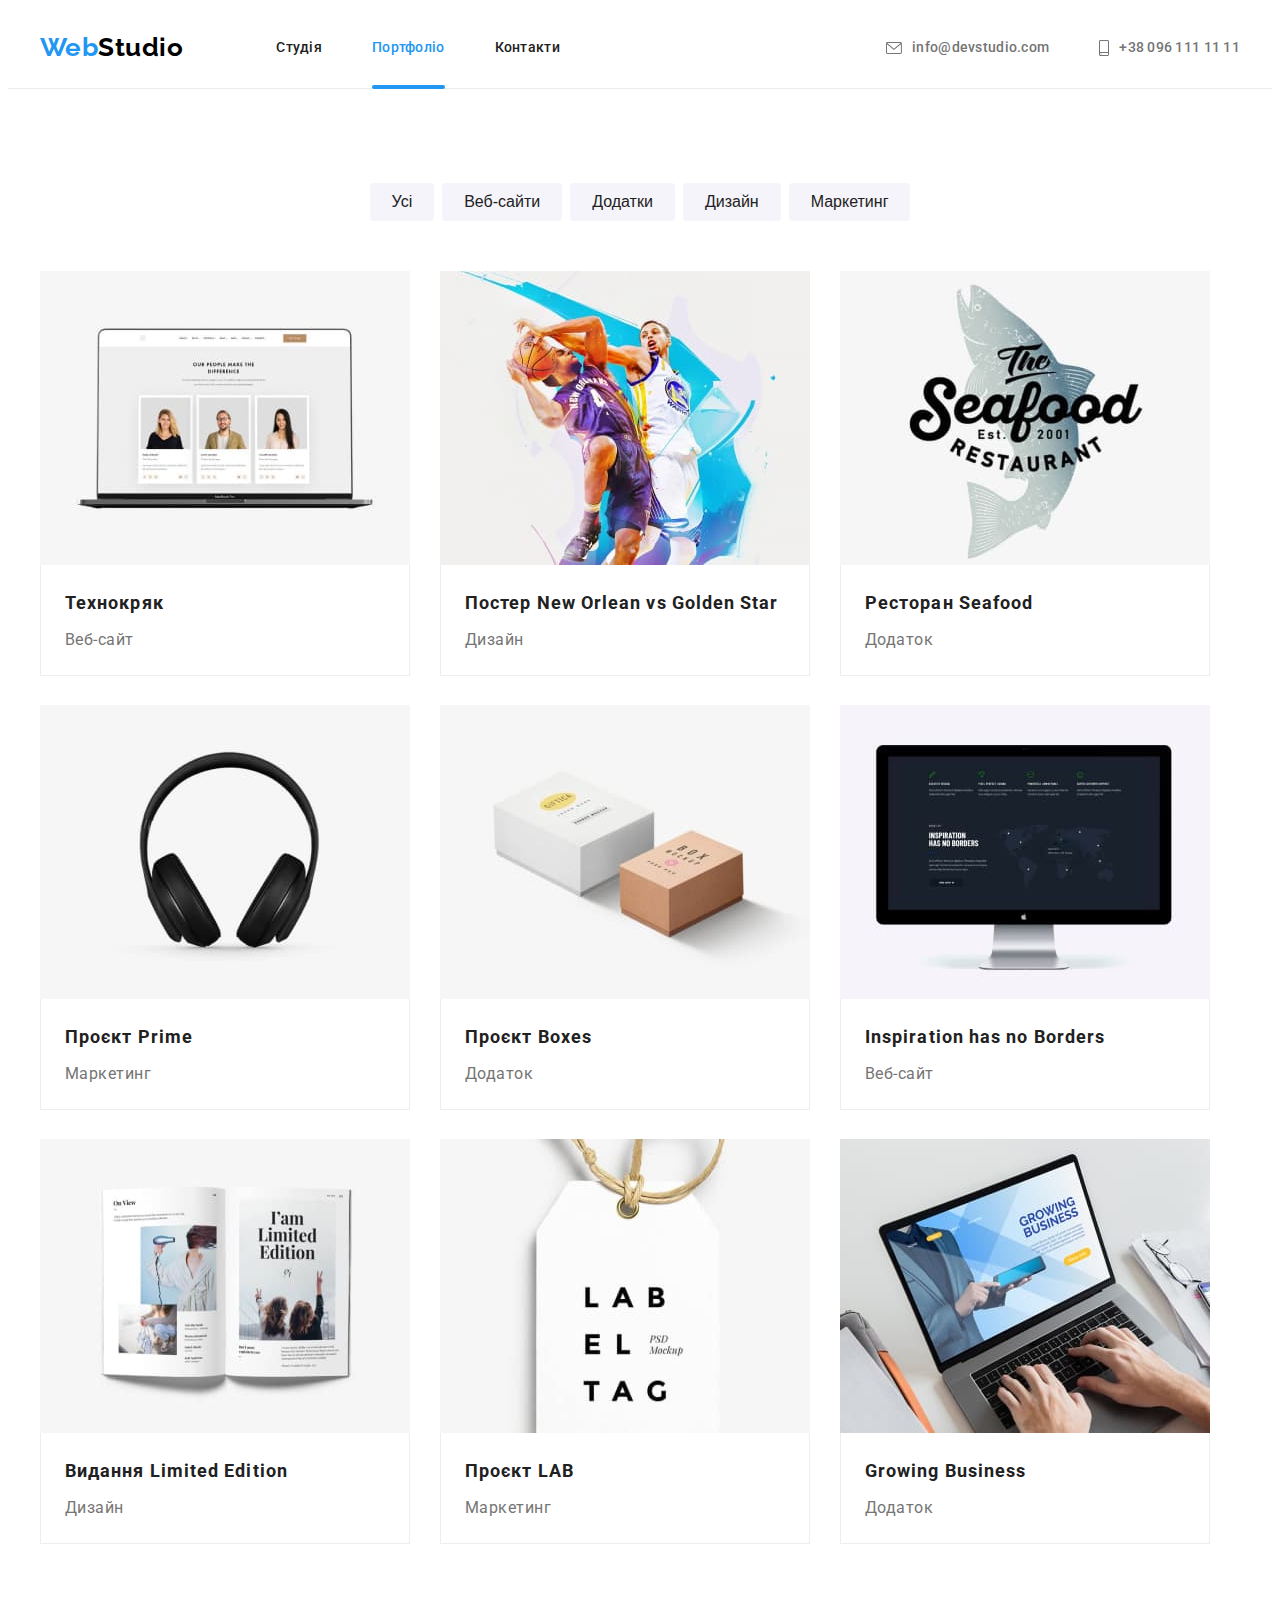
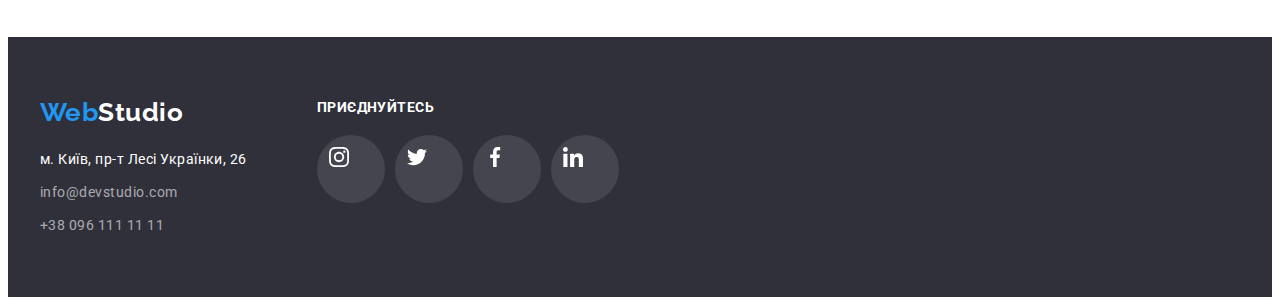
==== portfolio.html @ f266f707 "Copy previous files and add modal form" ====
<!DOCTYPE html>
<html lang="uk">
  <head>
    <meta charset="utf-8" />
    <meta http-equiv="x-ua-compatible" content="ie=edge" />
    <meta name="viewport" content="width=device-width, initial-scale=1.0" />
    <title>Портфоліо</title>
    <link
      rel="stylesheet"
      href="https://cdnjs.cloudflare.com/ajax/libs/modern-normalize/1.1.0/modern-normalize.min.css"
      integrity="sha512-wpPYUAdjBVSE4KJnH1VR1HeZfpl1ub8YT/NKx4PuQ5NmX2tKuGu6U/JRp5y+Y8XG2tV+wKQpNHVUX03MfMFn9Q=="
      crossorigin="anonymous"
      referrerpolicy="no-referrer"
    />
    <link rel="stylesheet" href="./css/styles.css" />
    <link rel="preconnect" href="https://fonts.googleapis.com" />
    <link rel="preconnect" href="https://fonts.gstatic.com" crossorigin />
    <link
      href="https://fonts.googleapis.com/css2?family=Raleway:wght@700&family=Roboto:wght@400;500;700;900&display=swap"
      rel="stylesheet"
    />
  </head>
  <body>
    <header class="page-header">
      <div class="container nav-container">
        <nav class="main-nav">
          <a href="./index.html" class="header-logo link"><span class="accent">Web</span>Studio</a>
          <ul class="list nav-list">
            <li class="item"><a href="./index.html" class="nav-link link">Студія</a></li>
            <li class="item">
              <a href="./portfolio.html" class="nav-link link current">Портфоліо</a>
            </li>
            <li class="item"><a href="" class="nav-link link">Контакти</a></li>
          </ul>
        </nav>
        <ul class="list contact-list">
          <li class="item">
            <a href="mailto:info@devstudio.com" class="nav-link link">
              <svg class="nav-icon" width="16" height="12">
                <use href="./images/symbol-defs.svg#email-icon"></use>
              </svg>
              info@devstudio.com
            </a>
          </li>
          <li class="item">
            <a href="tel:+380961111111" class="nav-link link">
              <svg class="nav-icon" width="10" height="16">
                <use href="./images/symbol-defs.svg#tel-icon"></use>
              </svg>
              +38 096 111 11 11</a
            >
          </li>
        </ul>
      </div>
    </header>

    <main>
      <!-- Portfolio -->
      <section class="portfolio section">
        <div class="container">
          <h1 class="visually-hidden">Портфоліо</h1>
          <ul class="list filter-list">
            <li class="item"><button type="button" class="filter-btn">Усі</button></li>
            <li class="item"><button type="button" class="filter-btn">Веб-сайти</button></li>
            <li class="item"><button type="button" class="filter-btn">Додатки</button></li>
            <li class="item"><button type="button" class="filter-btn">Дизайн</button></li>
            <li class="item"><button type="button" class="filter-btn">Маркетинг</button></li>
          </ul>
          <ul class="list portfolio-list">
            <li class="card">
              <a href="" class="link">
                <div class="portfolio-wrap">
                  <img
                    class="portfolio-image"
                    src="./images/img-portfolio-1.jpg"
                    alt="Сторінка сайту Технокряк"
                    width="370"
                    height="294"
                  />
                  <p class="portfolio-descr">
                    Ресурс пропонує комплексні пропозиції з різним рівнем функціоналу та сервісів.
                    Все це дозволить відвідувачу отримати вичерпні відомості про компанію чи
                    приватну особу.
                  </p>
                </div>
                <div class="card-text">
                  <h2 class="portfolio-title">Технокряк</h2>
                  <p class="portfolio-text">Веб-сайт</p>
                </div>
              </a>
            </li>
            <li class="card">
              <a href="" class="link">
                <div class="portfolio-wrap">
                  <img
                    class="portfolio-image"
                    src="./images/img-portfolio-2.jpg"
                    alt="Сторінка сайту Технокряк"
                    width="370"
                    height="294"
                  />
                  <p class="portfolio-descr">
                    Ресурс пропонує комплексні пропозиції з різним рівнем функціоналу та сервісів.
                    Все це дозволить відвідувачу отримати вичерпні відомості про компанію чи
                    приватну особу.
                  </p>
                </div>
                <div class="card-text">
                  <h2 class="portfolio-title">
                    Постер <span lang="en">New Orlean vs Golden Star</span>
                  </h2>
                  <p class="portfolio-text">Дизайн</p>
                </div>
              </a>
            </li>
            <li class="card">
              <a href="" class="link">
                <div class="portfolio-wrap">
                  <img
                    class="portfolio-image"
                    src="./images/img-portfolio-3.jpg"
                    alt="Сторінка сайту Технокряк"
                    width="370"
                    height="294"
                  />
                  <p class="portfolio-descr">
                    Ресурс пропонує комплексні пропозиції з різним рівнем функціоналу та сервісів.
                    Все це дозволить відвідувачу отримати вичерпні відомості про компанію чи
                    приватну особу.
                  </p>
                </div>
                <div class="card-text">
                  <h2 class="portfolio-title">Ресторан <span lang="en">Seafood</span></h2>
                  <p class="portfolio-text">Додаток</p>
                </div>
              </a>
            </li>
            <li class="card">
              <a href="" class="link">
                <div class="portfolio-wrap">
                  <img
                    class="portfolio-image"
                    src="./images/img-portfolio-4.jpg"
                    alt="Сторінка сайту Технокряк"
                    width="370"
                    height="294"
                  />
                  <p class="portfolio-descr">
                    Ресурс пропонує комплексні пропозиції з різним рівнем функціоналу та сервісів.
                    Все це дозволить відвідувачу отримати вичерпні відомості про компанію чи
                    приватну особу.
                  </p>
                </div>
                <div class="card-text">
                  <h2 class="portfolio-title">Проєкт <span lang="en">Prime</span></h2>
                  <p class="portfolio-text">Маркетинг</p>
                </div>
              </a>
            </li>
            <li class="card">
              <a href="" class="link">
                <div class="portfolio-wrap">
                  <img
                    class="portfolio-image"
                    src="./images/img-portfolio-5.jpg"
                    alt="Сторінка сайту Технокряк"
                    width="370"
                    height="294"
                  />
                  <p class="portfolio-descr">
                    Ресурс пропонує комплексні пропозиції з різним рівнем функціоналу та сервісів.
                    Все це дозволить відвідувачу отримати вичерпні відомості про компанію чи
                    приватну особу.
                  </p>
                </div>
                <div class="card-text">
                  <h2 class="portfolio-title">Проєкт <span lang="en">Boxes</span></h2>
                  <p class="portfolio-text">Додаток</p>
                </div>
              </a>
            </li>
            <li class="card">
              <a href="" class="link">
                <div class="portfolio-wrap">
                  <img
                    class="portfolio-image"
                    src="./images/img-portfolio-6.jpg"
                    alt="Сторінка сайту Технокряк"
                    width="370"
                    height="294"
                  />
                  <p class="portfolio-descr">
                    Ресурс пропонує комплексні пропозиції з різним рівнем функціоналу та сервісів.
                    Все це дозволить відвідувачу отримати вичерпні відомості про компанію чи
                    приватну особу.
                  </p>
                </div>
                <div class="card-text">
                  <h2 lang="en" class="portfolio-title">Inspiration has no Borders</h2>
                  <p class="portfolio-text">Веб-сайт</p>
                </div>
              </a>
            </li>
            <li class="card">
              <a href="" class="link">
                <div class="portfolio-wrap">
                  <img
                    class="portfolio-image"
                    src="./images/img-portfolio-7.jpg"
                    alt="Сторінка сайту Технокряк"
                    width="370"
                    height="294"
                  />
                  <p class="portfolio-descr">
                    Ресурс пропонує комплексні пропозиції з різним рівнем функціоналу та сервісів.
                    Все це дозволить відвідувачу отримати вичерпні відомості про компанію чи
                    приватну особу.
                  </p>
                </div>
                <div class="card-text">
                  <h2 class="portfolio-title">Видання <span lang="en">Limited Edition</span></h2>
                  <p class="portfolio-text">Дизайн</p>
                </div>
              </a>
            </li>
            <li class="card">
              <a href="" class="link">
                <div class="portfolio-wrap">
                  <img
                    class="portfolio-image"
                    src="./images/img-portfolio-8.jpg"
                    alt="Сторінка сайту Технокряк"
                    width="370"
                    height="294"
                  />
                  <p class="portfolio-descr">
                    Ресурс пропонує комплексні пропозиції з різним рівнем функціоналу та сервісів.
                    Все це дозволить відвідувачу отримати вичерпні відомості про компанію чи
                    приватну особу.
                  </p>
                </div>
                <div class="card-text">
                  <h2 class="portfolio-title">Проєкт <span lang="en">LAB</span></h2>
                  <p class="portfolio-text">Маркетинг</p>
                </div>
              </a>
            </li>
            <li class="card">
              <a href="" class="link">
                <div class="portfolio-wrap">
                  <img
                    class="portfolio-image"
                    src="./images/img-portfolio-9.jpg"
                    alt="Сторінка сайту Технокряк"
                    width="370"
                    height="294"
                  />
                  <p class="portfolio-descr">
                    Ресурс пропонує комплексні пропозиції з різним рівнем функціоналу та сервісів.
                    Все це дозволить відвідувачу отримати вичерпні відомості про компанію чи
                    приватну особу.
                  </p>
                </div>
                <div class="card-text">
                  <h2 lang="en" class="portfolio-title">Growing Business</h2>
                  <p class="portfolio-text">Додаток</p>
                </div>
              </a>
            </li>
          </ul>
        </div>
      </section>
    </main>
    <!-- Footer -->
    <footer class="footer">
      <div class="container">
        <div class="adress-container">
          <a href="./index.html" class="footer-logo link"><span class="accent">Web</span>Studio</a>
          <address class="address-list">
            <ul class="list">
              <li class="item">
                <a
                  href="https://goo.gl/maps/oFrESirGFiArBrEv5"
                  target="_blank"
                  rel="noopener noreferrer"
                  class="address-link link"
                  >м. Київ, пр-т Лесі Українки, 26</a
                >
              </li>
              <li class="item">
                <a href="mailto:info@devstudio.com" class="contact-link link">info@devstudio.com</a>
              </li>
              <li class="item">
                <a href="tel:+380961111111" class="contact-link link">+38 096 111 11 11</a>
              </li>
            </ul>
          </address>
        </div>
        <div>
          <strong class="join">Приєднуйтесь</strong>
          <ul class="list social-list">
            <li class="item">
              <a class="social-link" href=""
                ><svg class="icon join-icon" width="20" height="20">
                  <use href="./images/symbol-defs.svg#icon-instagram"></use>
                </svg>
              </a>
            </li>
            <li class="item">
              <a class="social-link" href=""
                ><svg class="icon join-icon" width="20" height="20">
                  <use href="./images/symbol-defs.svg#icon-twitter"></use>
                </svg>
              </a>
            </li>
            <li class="item">
              <a class="social-link" href=""
                ><svg class="icon join-icon" width="20" height="20">
                  <use href="./images/symbol-defs.svg#icon-facebook"></use>
                </svg>
              </a>
            </li>
            <li class="item">
              <a class="social-link" href=""
                ><svg class="icon join-icon" width="20" height="20">
                  <use href="./images/symbol-defs.svg#icon-linkedin"></use>
                </svg>
              </a>
            </li>
          </ul>
        </div>
      </div>
    </footer>
  </body>
</html>
---- css/styles.css ----
:root {
  --primary-white-color: #ffffff;
  --primary-text-color: #212121;
  --secondary-text-color: #757575;
  --accent-color: #2196f3;
  --primary-background-color: #2f303a;
  --secondary-background-color: #f5f4fa;
  --icon-color: #afb1b8;
}

/* * {
  outline: 1px solid tomato;
} */

body {
  color: var(--primary-text-color);
  background-color: var(--primary-white-color);

  font-family: 'Roboto', sans-serif;
  letter-spacing: 0.03em;
}

h1,
h2,
h3,
h4,
h5,
h6 {
  margin: 0;
}

.link {
  text-decoration: none;
}

.list {
  list-style: none;
  padding: 0;
  margin: 0;
}

.visually-hidden {
  position: absolute;
  width: 1px;
  height: 1px;
  margin: -1px;
  border: 0;
  padding: 0;

  white-space: nowrap;
  clip-path: inset(100%);
  clip: rect(0 0 0 0);
  overflow: hidden;
}

.container {
  width: 1200px;
  margin-left: auto;
  margin-right: auto;
  padding-left: 15px;
  padding-right: 15px;
}

/* Logo */

.header-logo {
  color: #000000;

  font-family: 'Raleway';
  font-weight: 700;
  font-size: 26px;
  line-height: 1.2;
}

.accent {
  color: var(--accent-color);
}

/* Navigation */

.page-header {
  border-bottom: 1px solid #ececec;
}

.nav-container {
  display: flex;
  align-items: center;
}

.main-nav {
  display: flex;
  align-items: center;
}

.nav-list {
  display: flex;
  margin-left: 93px;
}

.nav-list .item + .item {
  margin-left: 50px;
}

.contact-list {
  display: flex;
  margin-left: auto;
}

.contact-list .item + .item {
  margin-left: 50px;
}

.contact-list .link {
  color: var(--secondary-text-color);
}
.nav-icon {
  padding: 0;
  fill: currentColor;
  align-items: center;
  margin-right: 10px;
}

.nav-link {
  position: relative;

  display: flex;
  align-items: center;
  padding-top: 32px;
  padding-bottom: 32px;

  color: var(--primary-text-color);
  font-weight: 500;
  font-size: 14px;
  line-height: 1.14;
  letter-spacing: 0.02em;

  transition: color 250ms cubic-bezier(0.4, 0, 0.2, 1);
}

.nav-link.current::after {
  content: '';

  position: absolute;
  bottom: -1px;
  left: 0;
  width: 100%;
  height: 4px;
  border-radius: 2px;
  background-color: var(--accent-color);
}

.nav-link:hover,
.nav-link:focus {
  color: var(--accent-color);
}

.nav-link.current {
  color: var(--accent-color);
}

/* Hero */

.hero-section {
  max-width: 1600px;
  margin-left: auto;
  margin-right: auto;
  background-color: #c4c4c4;
  background-image: linear-gradient(rgba(47, 48, 58, 0.4), rgba(47, 48, 58, 0.4)),
    url('../images/hero-background.jpg');
  background-repeat: no-repeat;
  color: var(--primary-white-color);

  text-align: center;
}

.hero-container {
  padding: 200px 250px;

  text-align: center;
}

.hero-title {
  margin-bottom: 30px;

  font-weight: 900;
  font-size: 44px;
  line-height: 1.36;
  letter-spacing: 0.06em;
  text-transform: uppercase;
}

.hero-btn {
  display: inline-block;
  padding: 10px 32px;

  background-color: var(--accent-color);
  color: inherit;
  border: none;
  border-radius: 4px;

  font-weight: 700;
  font-size: 16px;
  line-height: 1.9;
  letter-spacing: 0.06em;

  cursor: pointer;
}

/* Section */

.section {
  padding-top: 94px;
  padding-bottom: 94px;
}

.section.no-padding {
  padding-top: 0;
}

.section-title {
  margin-bottom: 50px;

  color: var(--primary-text-color);

  font-size: 36px;
  line-height: 1.17;
  text-align: center;
}

/* Features */

.features-container {
  display: flex;
}

.features-container .thumb {
  display: flex;
  padding: 25px 100px;
  margin-bottom: 30px;

  width: 270px;
  height: 120px;
  background-color: var(--secondary-background-color);
  border-radius: 4px;
}

.features-container .item {
  width: calc((100% - 90px) / 4);
}

.features-container .item + .item {
  margin-left: 30px;
}

.features-title {
  margin-bottom: 10px;
  color: var(--primary-text-color);

  font-size: 14px;
  line-height: 1.14;
  text-transform: uppercase;
}

.features-text {
  margin: 0;

  color: var(--secondary-text-color);

  font-size: 14px;
  line-height: 1.7;
}

/* Work */

.work-list {
  display: flex;
}

.work-list .item {
  position: relative;
}

.work-list .item + .item {
  margin-left: 30px;
}

.work-image {
  display: block;
}
.work-descr {
  position: absolute;
  bottom: 0;
  width: 100%;

  margin: 0;
  padding-top: 27px;
  padding-bottom: 27px;

  font-size: 14px;
  font-weight: 700;
  text-transform: uppercase;
  text-align: center;

  color: var(--primary-white-color);
  background-color: rgba(47, 48, 58, 0.8);
}
/* Team */

.team.section {
  background-color: var(--secondary-background-color);
}

.team-list {
  display: flex;

  text-align: center;
}

.team-list > .item {
  border-radius: 0 0 4px 4px;
  box-shadow: 0px 1px 3px rgba(0, 0, 0, 0.12), 0px 1px 1px rgba(0, 0, 0, 0.14),
    0px 2px 1px rgba(0, 0, 0, 0.2);
  background-color: var(--primary-white-color);
}

.team-list .item:not(:last-child) {
  margin-right: 30px;
}

.team-image {
  display: block;
  margin-bottom: 30px;
}

.team-name {
  margin-bottom: 10px;

  color: var(--primary-text-color);

  font-weight: 500;
  font-size: 16px;
  line-height: 1.17;
}

.team-position {
  margin: 0;
  color: var(--secondary-text-color);

  font-size: 16px;
  line-height: 1.2;
}
.social-list {
  display: flex;
  margin: 16px 32px 30px 32px;
}
.social-list .item:not(:last-child) {
  margin-right: 10px;
}

.social-link {
  display: block;
  padding: 12px;

  width: 44px;
  height: 44px;
  border-radius: 50%;
  color: var(--icon-color);
  transition: background-color 250ms cubic-bezier(0.4, 0, 0.2, 1),
    color 250ms cubic-bezier(0.4, 0, 0.2, 1);
}
.social-link .icon {
  fill: currentColor;
}
.social-link:hover,
.social-link:focus {
  background-color: var(--accent-color);
  color: var(--primary-white-color);
}

/* Clients */

.clients .list {
  display: flex;
}
.clients .item:not(:last-child) {
  margin-right: 30px;
}
.clients .link {
  display: flex;
  width: 170px;
  height: 92px;
  align-items: center;
  justify-content: center;

  border: 1px solid #afb1b8;
  border-radius: 4px;
  color: var(--icon-color);

  transition: border-color 250ms cubic-bezier(0.4, 0, 0.2, 1),
    color 250ms cubic-bezier(0.4, 0, 0.2, 1);
}

.company-logo {
  fill: currentColor;
}
.clients .link:hover,
.clients .link:focus {
  border-color: var(--accent-color);
  color: var(--accent-color);
}

/* Footer */

.footer {
  background-color: var(--primary-background-color);
}

.footer .container {
  display: flex;
  padding-top: 60px;
  padding-bottom: 60px;
}

.adress-container {
  margin-right: 70px;
}

.footer-logo {
  display: block;
  margin-bottom: 20px;

  color: var(--primary-white-color);

  font-family: 'Raleway';
  font-weight: 700;
  font-size: 26px;
  line-height: 1.2;
}

.address-list {
  font-style: normal;
}

.address-list .item:not(:last-child) {
  margin-bottom: 9px;
}

.address-link,
.contact-link {
  display: block;

  color: var(--primary-white-color);

  font-weight: 400;
  font-size: 14px;
  line-height: 1.7;

  transition: color 250ms cubic-bezier(0.4, 0, 0.2, 1);
}

.contact-link {
  color: rgba(255, 255, 255, 0.6);
}

.address-link:hover,
.address-link:focus,
.contact-link:hover,
.contact-link:focus {
  color: var(--accent-color);
}

.join {
  display: inline-block;
  margin-bottom: 20px;

  font-size: 14px;
  line-height: 16px;
  letter-spacing: 0.03em;
  text-transform: uppercase;

  color: var(--primary-white-color);
}

.footer .social-list {
  margin: 0;
}

.footer .social-link {
  background-color: rgba(255, 255, 255, 0.1);

  transition: background-color 250ms cubic-bezier(0.4, 0, 0.2, 1);
}

.footer .social-link:hover,
.footer .social-link:focus {
  background-color: var(--accent-color);
}

.footer .join-icon {
  fill: var(--primary-white-color);
}

/* Portfolio */

.filter-list {
  display: flex;
  justify-content: center;
  margin-bottom: 50px;
}

.filter-list .item + .item {
  margin-left: 8px;
}

.filter-btn {
  display: inline-block;
  border: none;
  border-radius: 4px;
  padding: 6px 22px;

  background-color: var(--secondary-background-color);
  color: var(--primary-text-color);

  text-align: center;
  font-weight: 500;
  font-size: 16px;
  line-height: 1.62;

  cursor: pointer;

  transition: color 250ms cubic-bezier(0.4, 0, 0.2, 1),
    background-color 250ms cubic-bezier(0.4, 0, 0.2, 1),
    box-shadow 250ms cubic-bezier(0.4, 0, 0.2, 1);
}

.filter-btn:hover,
.filter-btn:focus {
  background-color: var(--accent-color);
  color: var(--primary-white-color);
  box-shadow: 0px 3px 1px rgba(0, 0, 0, 0.1), 0px 1px 2px rgba(0, 0, 0, 0.08),
    0px 2px 2px rgba(0, 0, 0, 0.12);
}

.portfolio-list {
  display: flex;
  flex-wrap: wrap;
}

.portfolio-list .card {
  max-width: calc((100% - 60px) / 3);
  max-height: 404px;
  margin-right: 30px;
  margin-bottom: 30px;

  transition: box-shadow 250ms cubic-bezier(0.4, 0, 0.2, 1);
}

.portfolio-list .card:hover,
.portfolio-list .card:focus {
  box-shadow: 0px 1px 1px rgba(0, 0, 0, 0.12), 0px 4px 4px rgba(0, 0, 0, 0.06),
    1px 4px 6px rgba(0, 0, 0, 0.16);
}

.portfolio-list .card:nth-child(3n) {
  margin-right: 0;
}

.portfolio-list .card:nth-last-child(-n + 3) {
  margin-bottom: 0;
}

.portfolio-wrap {
  position: relative;
  overflow: hidden;
}

.portfolio-descr {
  position: absolute;
  top: 0;
  left: 0;
  height: 100%;
  transform: translateY(100%);

  margin: 0;
  padding: 63px 24px;

  font-size: 18px;
  line-height: 1.5;
  color: var(--primary-white-color);
  background-color: rgba(33, 150, 243, 0.9);

  transition: transform 250ms cubic-bezier(0.4, 0, 0.2, 1);
}
.portfolio-list .card:hover .portfolio-descr {
  transform: translateY(0);
}
.portfolio-title {
  margin-bottom: 4px;

  color: var(--primary-text-color);

  letter-spacing: 0.06em;
  font-size: 18px;
  line-height: 2;
}

.portfolio-text {
  margin: 0;

  color: var(--secondary-text-color);

  font-size: 16px;
  line-height: 1.9;
}

.portfolio-image {
  display: block;
}

.card-text {
  padding: 20px 24px;
  border: 1px solid #eeeeee;
  border-top: 0;
}

/* Modal */
.backdrop {
  position: fixed;
  top: 0;
  left: 0;
  width: 100%;
  height: 100vh;
  background-color: rgba(0, 0, 0, 0.2);
  opacity: 1;
  transition: opacity 250ms cubic-bezier(0.4, 0, 0.2, 1);
}

.backdrop.is-hidden {
  opacity: 0;
  visibility: hidden;
  pointer-events: none;
}

.backdrop.is-hidden .modal {
  transform: translate(-50%, -50%) translateY(100%);
}

.modal {
  position: absolute;
  top: 50%;
  left: 50%;
  min-width: 528px;
  min-height: 581px;
  padding: 40px;
  background-color: var(--primary-white-color);
  box-shadow: 0px 1px 3px rgba(0, 0, 0, 0.12), 0px 1px 1px rgba(0, 0, 0, 0.14),
    0px 2px 1px rgba(0, 0, 0, 0.2);
  border-radius: 4px;

  transform: translate(-50%, -50%) translateY(0);
  transition: transform 250ms cubic-bezier(0.4, 0, 0.2, 1);
}

.close-btn {
  position: absolute;
  top: 8px;
  right: 8px;
  display: flex;
  justify-content: center;
  align-items: center;

  width: 30px;
  height: 30px;
  background-color: inherit;
  border-radius: 50%;
  border: 1px solid rgba(0, 0, 0, 0.1);
  cursor: pointer;
}

.form-title {
  font-weight: 700;
  font-size: 20px;
  line-height: 1.15;
  text-align: center;
}

.form-field {
  position: relative;
  display: flex;
  flex-direction: column;
  margin-bottom: 10px;
}

.form-label {
  margin-bottom: 4px;

  font-size: 12px;
  line-height: 1.15;
  letter-spacing: 0.01em;
  color: var(--secondary-text-color);
}

.form-input {
  width: 448px;
  height: 40px;
  border: 1px solid rgba(33, 33, 33, 0.2);
  border-radius: 4px;
}
.form-icon {
  position: absolute;
  top: 50%;
  left: 12px;
  fill: var(--primary-text-color);
}
.form-comment {
  padding: 12px 16px;
  resize: none;
  width: 448px;
  height: 120px;
  border: 1px solid rgba(33, 33, 33, 0.2);
  border-radius: 4px;
  font-size: 12px;
  line-height: 1.15;
  letter-spacing: 0.01em;
}

.form-comment::placeholder {
  font-size: 12px;
  line-height: 1.15;
  letter-spacing: 0.01em;
  color: rgba(117, 117, 117, 0.5);
}

.accept-text {
  display: inline-block;
  margin-bottom: 30px;
  font-size: 14px;
  line-height: 1.7;
  color: var(--secondary-text-color);
}

.form-btn {
  display: block;
  padding: 10px 52px;
  background-color: var(--accent-color);
  color: var(--primary-white-color);
  font-weight: 700;
  font-size: 16px;
  line-height: 1.9;
  text-align: center;
  letter-spacing: 0.06em;
  box-shadow: 0px 4px 4px rgba(0, 0, 0, 0.15);
  border: none;
  border-radius: 4px;
}
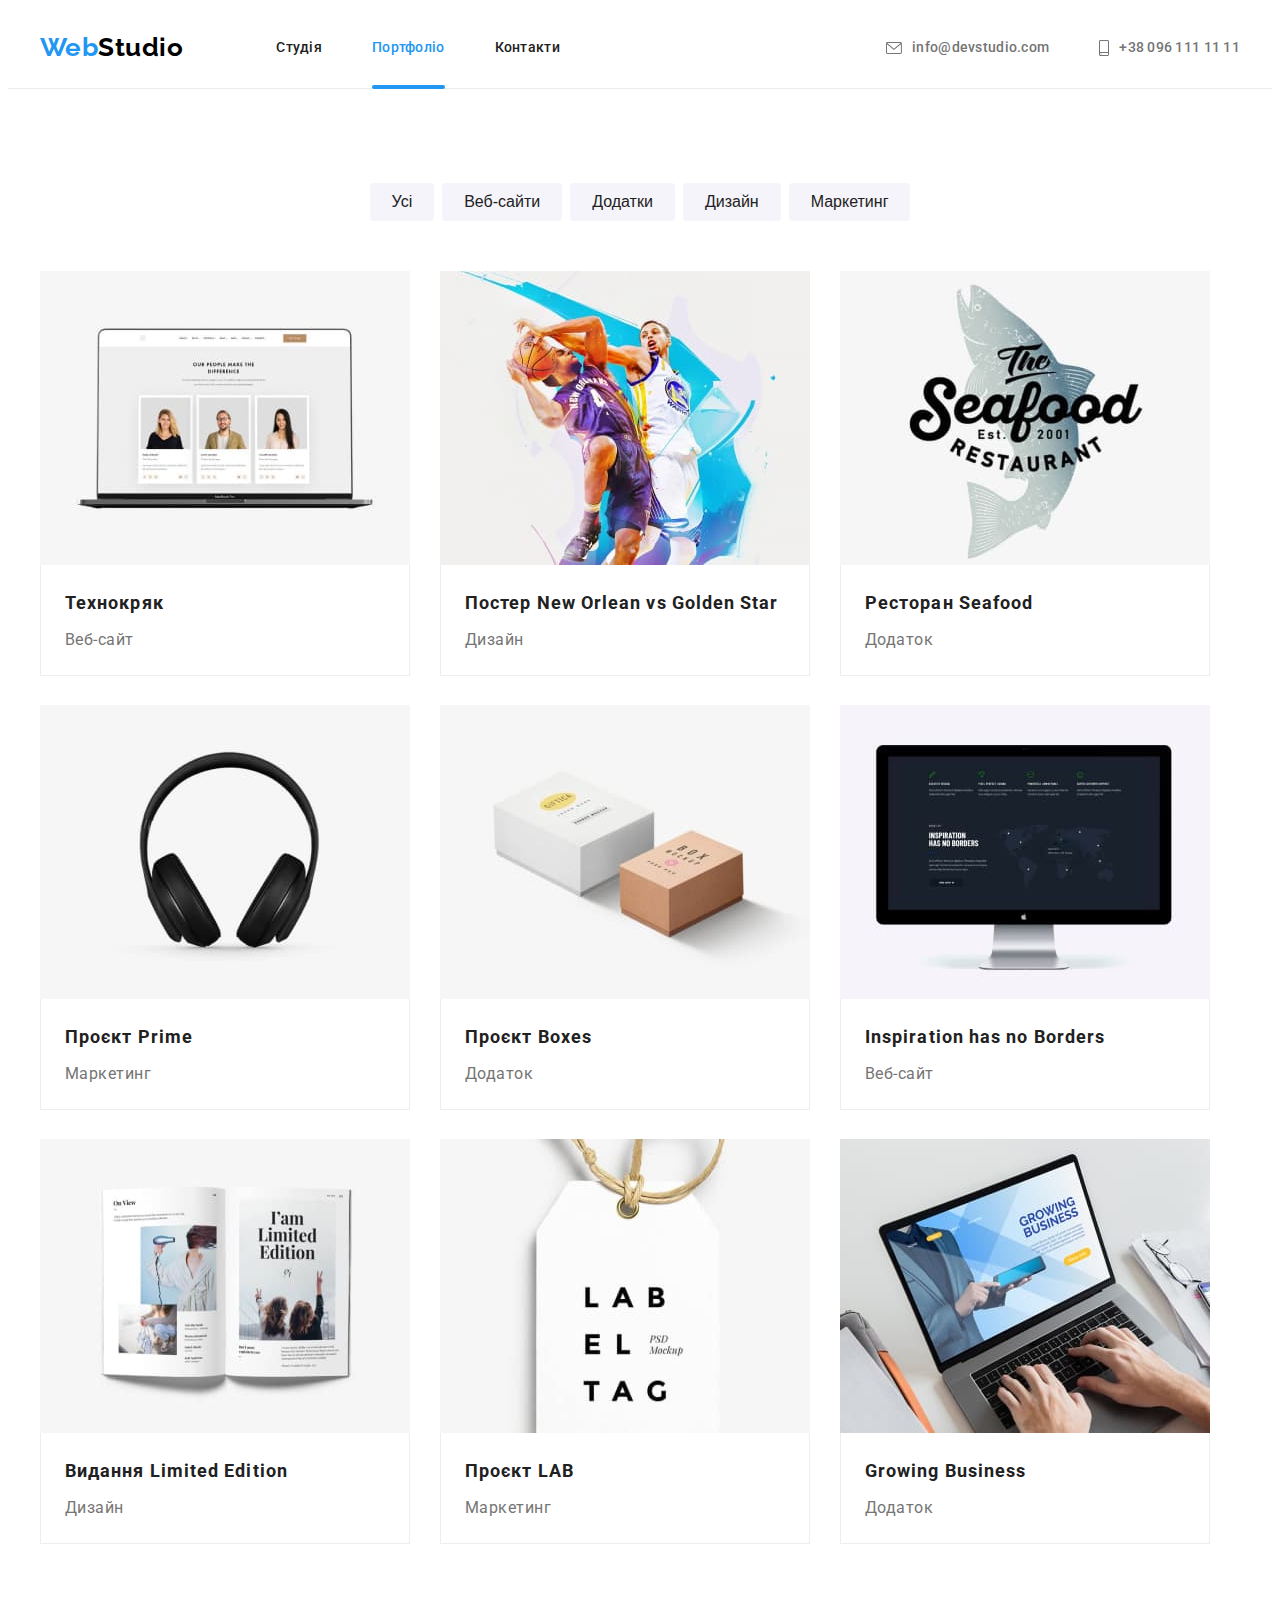
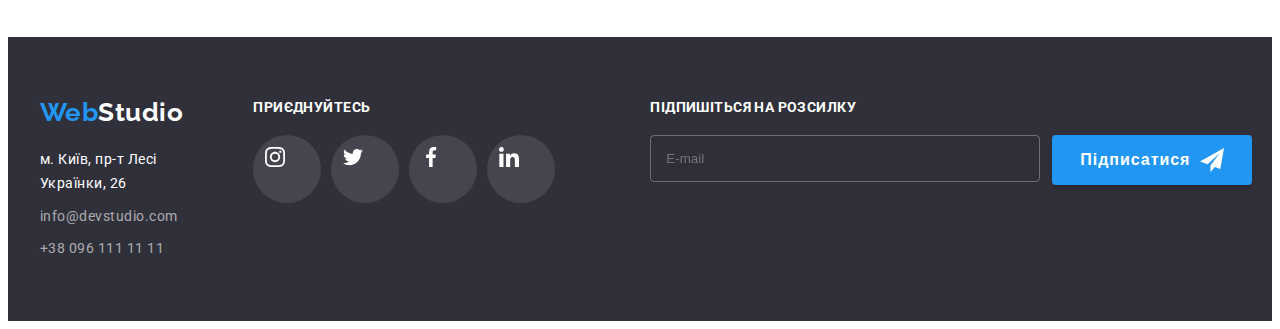
==== commit 7494dbc9: "Add form in footer" ====
--- a/portfolio.html
+++ b/portfolio.html
@@ -329,6 +329,15 @@
             </li>
           </ul>
         </div>
+        <div class="form-container">
+          <strong class="join">Підпишіться на розсилку</strong>
+          <form action="" class="footer-form">
+            <label class="footer-field">
+              <input type="email" name="email" class="footer-input" placeholder="E-mail" />
+            </label>
+            <button type="submit" class="footer-btn">Підписатися</button>
+          </form>
+        </div>
       </div>
     </footer>
   </body>
--- a/css/styles.css
+++ b/css/styles.css
@@ -498,6 +498,63 @@
 
 .footer .join-icon {
   fill: var(--primary-white-color);
+}
+
+.form-container {
+  margin-left: 95px;
+}
+.footer-form {
+  display: flex;
+}
+
+.footer-field {
+  display: flex;
+  flex-direction: column;
+  margin-right: 12px;
+}
+
+.footer-input {
+  padding: 15px;
+  width: 358px;
+  background-color: transparent;
+  border: 1px solid rgba(255, 255, 255, 0.3);
+  filter: drop-shadow(0px 4px 4px rgba(0, 0, 0, 0.15));
+  border-radius: 4px;
+  outline: none;
+}
+
+.footer-btn {
+  position: relative;
+  display: block;
+  cursor: pointer;
+
+  min-width: 200px;
+  height: 50px;
+  padding: 10px 28px;
+  color: var(--primary-white-color);
+  background-color: var(--accent-color);
+  box-shadow: 0px 4px 4px rgba(0, 0, 0, 0.15);
+  border: none;
+  border-radius: 4px;
+  text-align: start;
+  font-weight: 700;
+  font-size: 16px;
+  line-height: 1.9;
+  letter-spacing: 0.06em;
+}
+
+.footer-btn::after {
+  content: '';
+
+  position: absolute;
+  top: 50%;
+  right: 28px;
+  transform: translateY(-50%);
+  display: inline-block;
+  width: 24px;
+  height: 24px;
+  background-image: url(../images/icon-send.svg);
+  background-size: contain;
 }
 
 /* Portfolio */
@@ -675,6 +732,11 @@
   border-radius: 50%;
   border: 1px solid rgba(0, 0, 0, 0.1);
   cursor: pointer;
+  transition: fill 250ms cubic-bezier(0.4, 0, 0.2, 1);
+}
+.close-btn:focus,
+.close-btn:hover {
+  fill: var(--accent-color);
 }
 
 .form-title {
@@ -689,6 +751,15 @@
   display: flex;
   flex-direction: column;
   margin-bottom: 10px;
+  color: var(--primary-text-color);
+}
+
+.form-field:focus-within {
+  color: var(--accent-color);
+}
+
+.form-field:focus-within .form-input {
+  border-color: var(--accent-color);
 }
 
 .form-label {
@@ -701,17 +772,23 @@
 }
 
 .form-input {
+  padding: 0 42px;
   width: 448px;
   height: 40px;
   border: 1px solid rgba(33, 33, 33, 0.2);
   border-radius: 4px;
-}
+  outline: none;
+  transition: border-color 250ms cubic-bezier(0.4, 0, 0.2, 1);
+}
+
 .form-icon {
   position: absolute;
   top: 50%;
   left: 12px;
-  fill: var(--primary-text-color);
-}
+  fill: currentColor;
+  transition: color 250ms cubic-bezier(0.4, 0, 0.2, 1);
+}
+
 .form-comment {
   padding: 12px 16px;
   resize: none;
@@ -731,9 +808,43 @@
   color: rgba(117, 117, 117, 0.5);
 }
 
+.accept {
+  display: flex;
+  align-items: center;
+  margin-bottom: 30px;
+}
+
+.checkbox {
+  position: absolute;
+  width: 1px;
+  height: 1px;
+  margin: -1px;
+  border: 0;
+  padding: 0;
+  clip: rect(0 0 0 0);
+  overflow: hidden;
+}
+
+.accept-icon {
+  display: inline-block;
+  width: 16px;
+  height: 15px;
+  margin-right: 8px;
+
+  border: 2px solid var(--primary-text-color);
+  border-radius: 2px;
+}
+
+.checkbox:checked + .accept-icon {
+  background-color: var(--accent-color);
+  background-image: url(../images/full-check.svg);
+  background-size: contain;
+  background-origin: border-box;
+  border-color: var(--accent-color);
+}
+
 .accept-text {
   display: inline-block;
-  margin-bottom: 30px;
   font-size: 14px;
   line-height: 1.7;
   color: var(--secondary-text-color);
@@ -742,6 +853,7 @@
 .form-btn {
   display: block;
   padding: 10px 52px;
+  margin: 0 auto;
   background-color: var(--accent-color);
   color: var(--primary-white-color);
   font-weight: 700;
@@ -752,4 +864,5 @@
   box-shadow: 0px 4px 4px rgba(0, 0, 0, 0.15);
   border: none;
   border-radius: 4px;
-}
+  cursor: pointer;
+}
